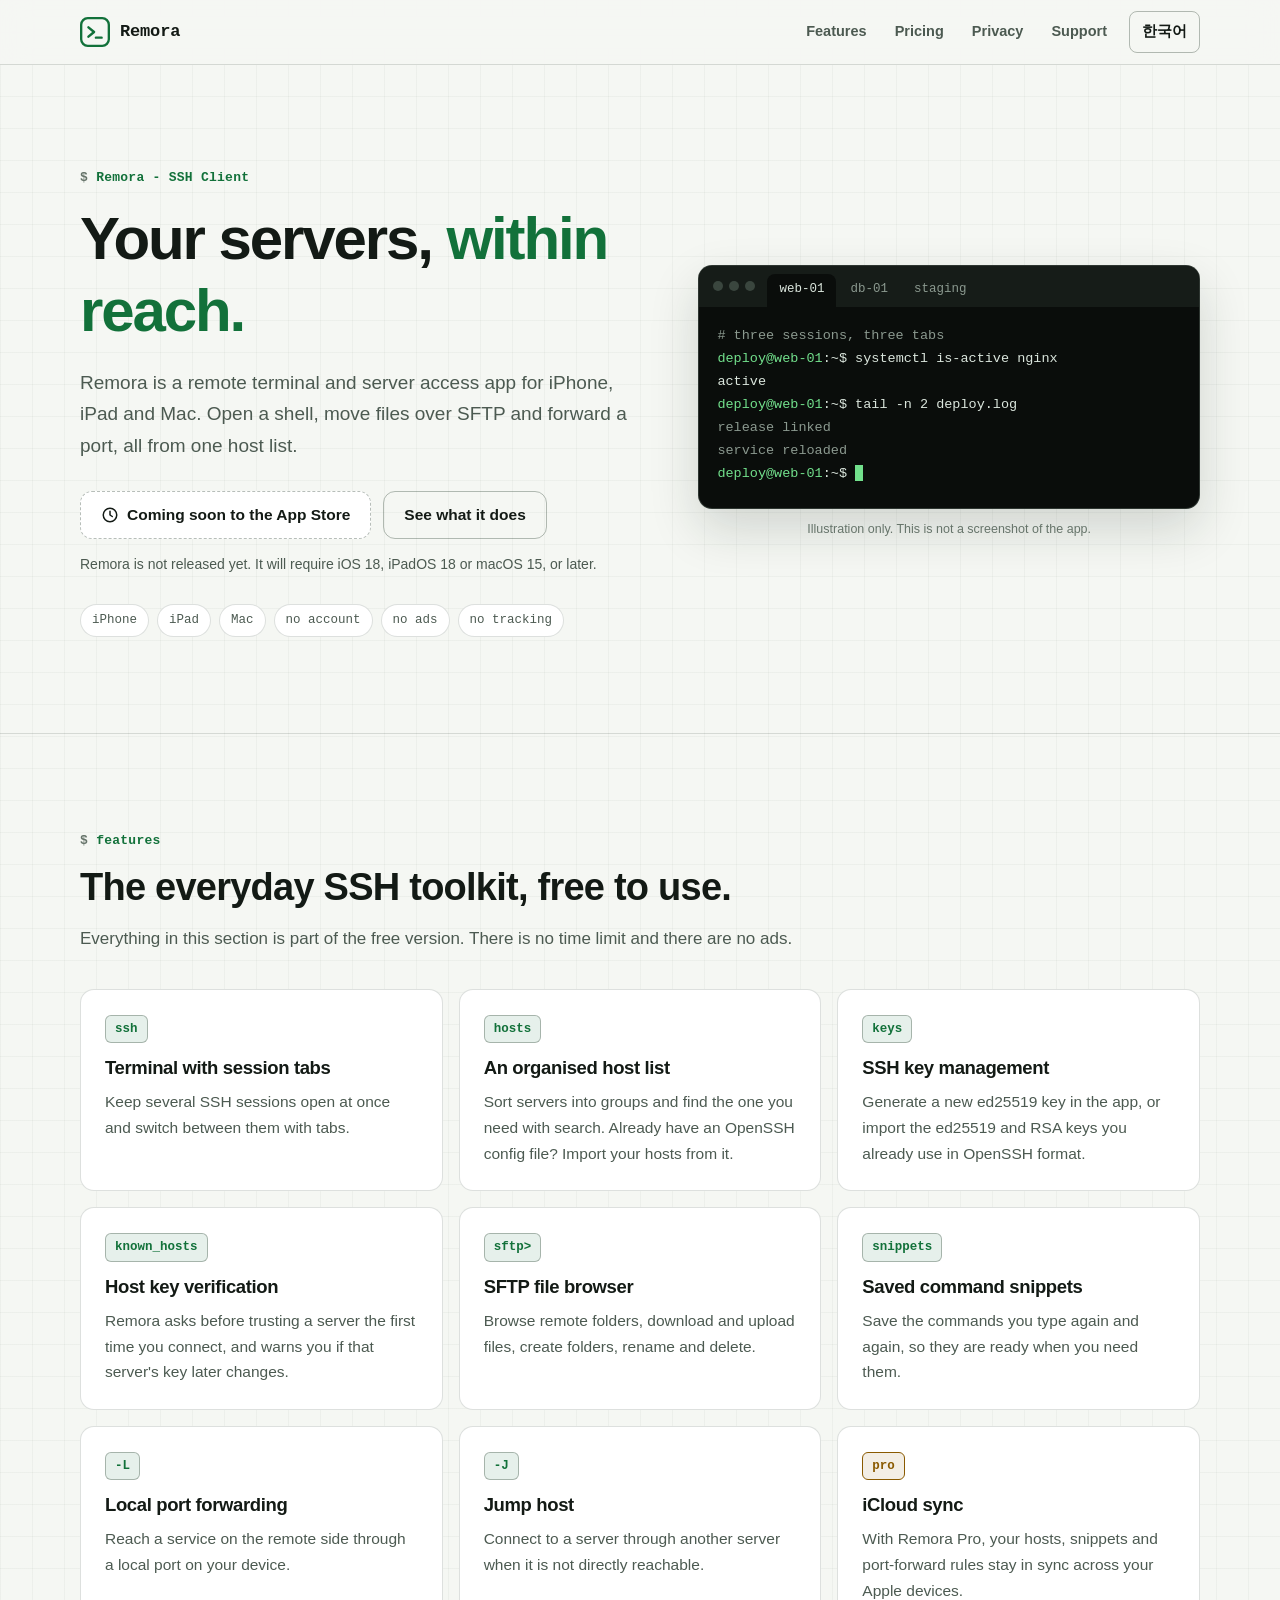
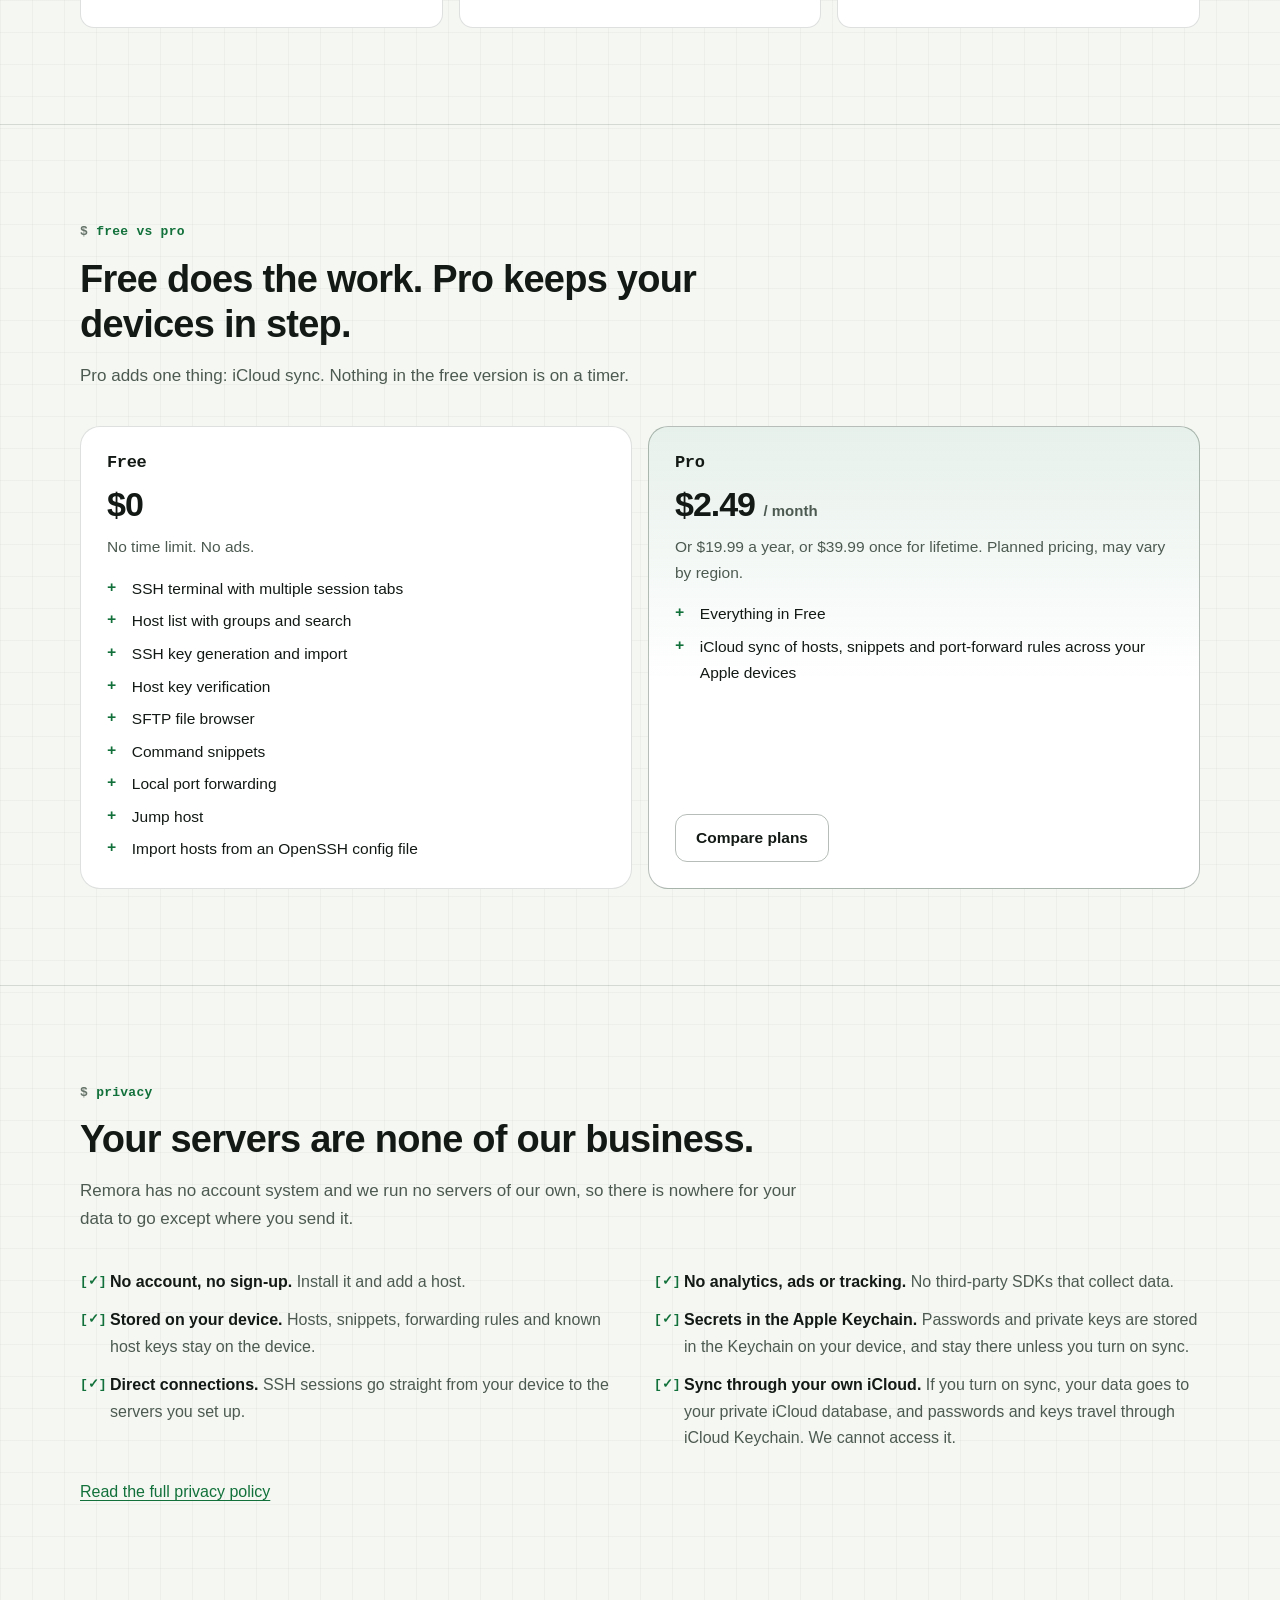
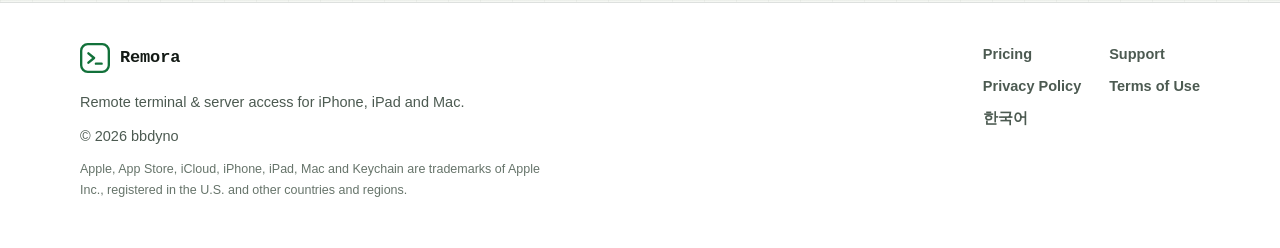
==== index.html @ ac2388bf "Add Remora marketing and legal site Static landing, pricing, privacy, terms and support pages in Eng" ====
<!DOCTYPE html>
<!--
  TODO: replace the placeholder App Store link (href="#", class "store-button") once the app is released
-->
<html lang="en">
<head>
  <meta charset="utf-8">
  <meta name="viewport" content="width=device-width, initial-scale=1">
  <title>Remora - SSH Client for iPhone, iPad and Mac</title>
  <meta name="description" content="Remora is an SSH client for iPhone, iPad and Mac: terminal tabs, SFTP, key management, port forwarding and jump hosts. No account, no tracking. Coming soon.">
  <meta name="theme-color" content="#0b0e0c" media="(prefers-color-scheme: dark)">
  <meta name="theme-color" content="#f5f7f3" media="(prefers-color-scheme: light)">
  <meta name="color-scheme" content="dark light">
  <meta property="og:type" content="website">
  <meta property="og:title" content="Remora - SSH Client for iPhone, iPad and Mac">
  <meta property="og:description" content="Remora is an SSH client for iPhone, iPad and Mac: terminal tabs, SFTP, key management, port forwarding and jump hosts. No account, no tracking. Coming soon.">
  <link rel="alternate" hreflang="ko" href="ko/">
  <link rel="icon" type="image/svg+xml" href="assets/favicon.svg">
  <link rel="stylesheet" href="assets/site.css">
</head>
<body>
  <a class="skip-link" href="#main">Skip to content</a>

  <header class="site-header">
    <div class="site-header-inner">
      <a class="brand" href="./" aria-label="Remora home">
        <svg class="brand-mark" width="30" height="30" viewBox="0 0 32 32" aria-hidden="true" focusable="false"><rect x="1.25" y="1.25" width="29.5" height="29.5" rx="7" fill="none" stroke="currentColor" stroke-width="2.5"/><path d="M9 11l6 5-6 5" fill="none" stroke="currentColor" stroke-width="2.6" stroke-linecap="round" stroke-linejoin="round"/><path d="M17 22h6" stroke="currentColor" stroke-width="2.6" stroke-linecap="round"/></svg>
        <span>Remora</span>
      </a>

      <nav class="nav" aria-label="Main navigation">
        <a href="#features">Features</a>
        <a href="pricing/">Pricing</a>
        <a href="privacy/">Privacy</a>
        <a href="support/">Support</a>
        <a class="language-link" href="ko/" lang="ko" hreflang="ko">한국어</a>
      </nav>

      <details class="mobile-nav">
        <summary aria-label="Open navigation"></summary>
        <nav class="mobile-nav-panel" aria-label="Mobile navigation">
          <a href="./" aria-current="page">Home</a>
          <a href="#features">Features</a>
          <a href="pricing/">Pricing</a>
          <a href="privacy/">Privacy</a>
          <a href="support/">Support</a>
          <a href="terms/">Terms of Use</a>
          <a href="ko/" lang="ko" hreflang="ko">한국어</a>
        </nav>
      </details>
    </div>
  </header>

  <main id="main">
    <section class="hero">
      <div class="container hero-grid">
        <div>
          <p class="eyebrow">Remora - SSH Client</p>
          <h1>Your servers, <span class="accent">within reach.</span></h1>
          <p class="lede">Remora is a remote terminal and server access app for iPhone, iPad and Mac. Open a shell, move files over SFTP and forward a port, all from one host list.</p>
          <div class="actions">
            <a class="button store-button" href="#" aria-disabled="true" tabindex="-1"><svg width="18" height="18" viewBox="0 0 24 24" aria-hidden="true" focusable="false"><circle cx="12" cy="12" r="9" fill="none" stroke="currentColor" stroke-width="2"/><path d="M12 7v5l3 2" fill="none" stroke="currentColor" stroke-width="2" stroke-linecap="round" stroke-linejoin="round"/></svg>Coming soon to the App Store</a>
            <a class="button ghost" href="#features">See what it does</a>
          </div>
          <p class="note">Remora is not released yet. It will require iOS 18, iPadOS 18 or macOS 15, or later.</p>
          <ul class="chips" aria-label="Product facts">
            <li>iPhone</li>
            <li>iPad</li>
            <li>Mac</li>
            <li>no account</li>
            <li>no ads</li>
            <li>no tracking</li>
          </ul>
        </div>
        <figure class="terminal">
          <div class="terminal-window" aria-hidden="true">
            <div class="terminal-bar">
              <span class="terminal-dots"><i></i><i></i><i></i></span>
              <span class="terminal-tab is-active">web-01</span>
              <span class="terminal-tab">db-01</span>
              <span class="terminal-tab">staging</span>
            </div>
<pre class="terminal-body"><span class="d"># three sessions, three tabs</span>
<span class="p">deploy@web-01</span>:~$ systemctl is-active nginx
active
<span class="p">deploy@web-01</span>:~$ tail -n 2 deploy.log
<span class="d">release linked</span>
<span class="d">service reloaded</span>
<span class="p">deploy@web-01</span>:~$ <span class="cursor"></span></pre>
          </div>
          <figcaption>Illustration only. This is not a screenshot of the app.</figcaption>
        </figure>
      </div>
    </section>

    <section class="section" id="features" aria-labelledby="features-title">
      <div class="container">
        <div class="section-head">
          <p class="eyebrow">features</p>
          <h2 id="features-title">The everyday SSH toolkit, free to use.</h2>
          <p>Everything in this section is part of the free version. There is no time limit and there are no ads.</p>
        </div>
        <ul class="grid">
          <li class="card">
            <span class="tag">ssh</span>
            <h3>Terminal with session tabs</h3>
            <p>Keep several SSH sessions open at once and switch between them with tabs.</p>
          </li>
          <li class="card">
            <span class="tag">hosts</span>
            <h3>An organised host list</h3>
            <p>Sort servers into groups and find the one you need with search. Already have an OpenSSH config file? Import your hosts from it.</p>
          </li>
          <li class="card">
            <span class="tag">keys</span>
            <h3>SSH key management</h3>
            <p>Generate a new ed25519 key in the app, or import the ed25519 and RSA keys you already use in OpenSSH format.</p>
          </li>
          <li class="card">
            <span class="tag">known_hosts</span>
            <h3>Host key verification</h3>
            <p>Remora asks before trusting a server the first time you connect, and warns you if that server's key later changes.</p>
          </li>
          <li class="card">
            <span class="tag">sftp&gt;</span>
            <h3>SFTP file browser</h3>
            <p>Browse remote folders, download and upload files, create folders, rename and delete.</p>
          </li>
          <li class="card">
            <span class="tag">snippets</span>
            <h3>Saved command snippets</h3>
            <p>Save the commands you type again and again, so they are ready when you need them.</p>
          </li>
          <li class="card">
            <span class="tag">-L</span>
            <h3>Local port forwarding</h3>
            <p>Reach a service on the remote side through a local port on your device.</p>
          </li>
          <li class="card">
            <span class="tag">-J</span>
            <h3>Jump host</h3>
            <p>Connect to a server through another server when it is not directly reachable.</p>
          </li>
          <li class="card">
            <span class="tag pro">pro</span>
            <h3>iCloud sync</h3>
            <p>With Remora Pro, your hosts, snippets and port-forward rules stay in sync across your Apple devices.</p>
          </li>
        </ul>
      </div>
    </section>

    <section class="section" id="plans" aria-labelledby="plans-title">
      <div class="container">
        <div class="section-head">
          <p class="eyebrow">free vs pro</p>
          <h2 id="plans-title">Free does the work. Pro keeps your devices in step.</h2>
          <p>Pro adds one thing: iCloud sync. Nothing in the free version is on a timer.</p>
        </div>
        <div class="plans">
          <article class="plan">
            <h3>Free</h3>
            <p class="price">$0</p>
            <p>No time limit. No ads.</p>
            <ul>
              <li>SSH terminal with multiple session tabs</li>
              <li>Host list with groups and search</li>
              <li>SSH key generation and import</li>
              <li>Host key verification</li>
              <li>SFTP file browser</li>
              <li>Command snippets</li>
              <li>Local port forwarding</li>
              <li>Jump host</li>
              <li>Import hosts from an OpenSSH config file</li>
            </ul>
          </article>
          <article class="plan is-pro">
            <h3>Pro</h3>
            <p class="price">$2.49 <small>/ month</small></p>
            <p>Or $19.99 a year, or $39.99 once for lifetime. Planned pricing, may vary by region.</p>
            <ul>
              <li>Everything in Free</li>
              <li>iCloud sync of hosts, snippets and port-forward rules across your Apple devices</li>
            </ul>
            <div class="actions">
              <a class="button ghost" href="pricing/">Compare plans</a>
            </div>
          </article>
        </div>
      </div>
    </section>

    <section class="section" id="privacy" aria-labelledby="privacy-title">
      <div class="container">
        <div class="section-head">
          <p class="eyebrow">privacy</p>
          <h2 id="privacy-title">Your servers are none of our business.</h2>
          <p>Remora has no account system and we run no servers of our own, so there is nowhere for your data to go except where you send it.</p>
        </div>
        <ul class="fact-list">
          <li><strong>No account, no sign-up.</strong> Install it and add a host.</li>
          <li><strong>No analytics, ads or tracking.</strong> No third-party SDKs that collect data.</li>
          <li><strong>Stored on your device.</strong> Hosts, snippets, forwarding rules and known host keys stay on the device.</li>
          <li><strong>Secrets in the Apple Keychain.</strong> Passwords and private keys are stored in the Keychain on your device, and stay there unless you turn on sync.</li>
          <li><strong>Direct connections.</strong> SSH sessions go straight from your device to the servers you set up.</li>
          <li><strong>Sync through your own iCloud.</strong> If you turn on sync, your data goes to your private iCloud database, and passwords and keys travel through iCloud Keychain. We cannot access it.</li>
        </ul>
        <p class="more-link"><a href="privacy/">Read the full privacy policy</a></p>
      </div>
    </section>
  </main>

  <footer class="site-footer">
    <div class="site-footer-inner">
      <div class="footer-brand">
        <a class="brand" href="./">
          <svg class="brand-mark" width="30" height="30" viewBox="0 0 32 32" aria-hidden="true" focusable="false"><rect x="1.25" y="1.25" width="29.5" height="29.5" rx="7" fill="none" stroke="currentColor" stroke-width="2.5"/><path d="M9 11l6 5-6 5" fill="none" stroke="currentColor" stroke-width="2.6" stroke-linecap="round" stroke-linejoin="round"/><path d="M17 22h6" stroke="currentColor" stroke-width="2.6" stroke-linecap="round"/></svg>
          <span>Remora</span>
        </a>
        <p>Remote terminal &amp; server access for iPhone, iPad and Mac.</p>
        <p>&copy; 2026 bbdyno</p>
        <p class="footer-legal">Apple, App Store, iCloud, iPhone, iPad, Mac and Keychain are trademarks of Apple Inc., registered in the U.S. and other countries and regions.</p>
      </div>
      <nav class="footer-links" aria-label="Footer navigation">
        <a href="pricing/">Pricing</a>
        <a href="support/">Support</a>
        <a href="privacy/">Privacy Policy</a>
        <a href="terms/">Terms of Use</a>
        <a href="ko/" lang="ko" hreflang="ko">한국어</a>
      </nav>
    </div>
  </footer>
</body>
</html>
---- assets/site.css ----
/* Remora site stylesheet. Plain CSS, no build step, no web fonts. */

:root {
  color-scheme: dark;
  --bg: #0b0e0c;
  --bg-raised: #111613;
  --panel: #151b17;
  --panel-strong: #1c241f;
  --text: #e9f0ea;
  --muted: #a3b1a7;
  --subtle: #7f8d83;
  --border: rgba(190, 220, 198, 0.14);
  --border-strong: rgba(190, 220, 198, 0.28);
  --accent: #72e08c;
  --accent-strong: #8deda3;
  --accent-soft: rgba(114, 224, 140, 0.12);
  --on-accent: #062410;
  --warn: #f0c15c;
  --warn-soft: rgba(240, 193, 92, 0.12);
  --header-bg: rgba(11, 14, 12, 0.86);
  --shadow: 0 24px 70px rgba(0, 0, 0, 0.45);
  --grid-line: rgba(255, 255, 255, 0.022);

  /* The terminal illustration stays dark in both themes. */
  --term-bg: #0a0d0b;
  --term-bar: #161c18;
  --term-border: rgba(190, 220, 198, 0.2);
  --term-text: #dbe6dd;
  --term-dim: #8b998f;
  --term-green: #72e08c;
  --term-amber: #f0c15c;

  --radius-sm: 8px;
  --radius-md: 14px;
  --radius-lg: 20px;
  --content: 1120px;
  --sans: -apple-system, BlinkMacSystemFont, "SF Pro Text", "Apple SD Gothic Neo", "Segoe UI", "Malgun Gothic", "Noto Sans KR", sans-serif;
  --mono: ui-monospace, "SF Mono", SFMono-Regular, Menlo, Consolas, "Liberation Mono", monospace;
}

@media (prefers-color-scheme: light) {
  :root {
    color-scheme: light;
    --bg: #f5f7f3;
    --bg-raised: #ffffff;
    --panel: #ffffff;
    --panel-strong: #edf1ea;
    --text: #131a15;
    --muted: #4c5a51;
    --subtle: #66746a;
    --border: rgba(19, 40, 26, 0.14);
    --border-strong: rgba(19, 40, 26, 0.3);
    --accent: #12713a;
    --accent-strong: #0d5a2d;
    --accent-soft: rgba(18, 113, 58, 0.1);
    --on-accent: #ffffff;
    --warn: #8a5a00;
    --warn-soft: rgba(138, 90, 0, 0.1);
    --header-bg: rgba(245, 247, 243, 0.9);
    --shadow: 0 20px 50px rgba(19, 40, 26, 0.16);
    --grid-line: rgba(19, 40, 26, 0.035);
  }
}

*,
*::before,
*::after {
  box-sizing: border-box;
}

html {
  scroll-behavior: smooth;
  scroll-padding-top: 84px;
  -webkit-text-size-adjust: 100%;
}

@media (prefers-reduced-motion: reduce) {
  html {
    scroll-behavior: auto;
  }

  .cursor {
    animation: none !important;
  }
}

body {
  min-width: 320px;
  margin: 0;
  background-color: var(--bg);
  background-image:
    linear-gradient(var(--grid-line) 1px, transparent 1px),
    linear-gradient(90deg, var(--grid-line) 1px, transparent 1px);
  background-size: 32px 32px;
  color: var(--text);
  font-family: var(--sans);
  font-size: 16px;
  line-height: 1.65;
  -webkit-font-smoothing: antialiased;
  overflow-wrap: break-word;
}

:lang(ko) {
  word-break: keep-all;
}

a {
  color: var(--accent);
  text-underline-offset: 3px;
}

a:hover {
  color: var(--accent-strong);
}

:focus-visible {
  outline: 2px solid var(--accent);
  outline-offset: 3px;
  border-radius: 4px;
}

h1,
h2,
h3 {
  margin: 0;
  line-height: 1.2;
  letter-spacing: -0.02em;
}

p {
  margin: 0;
}

code,
kbd {
  font-family: var(--mono);
  font-size: 0.92em;
}

code {
  padding: 0.12em 0.4em;
  border: 1px solid var(--border);
  border-radius: 6px;
  background: var(--panel-strong);
}

.container {
  width: min(100% - 40px, var(--content));
  margin-inline: auto;
}

.skip-link {
  position: absolute;
  top: -60px;
  left: 12px;
  z-index: 100;
  padding: 10px 14px;
  border-radius: var(--radius-sm);
  background: var(--accent);
  color: var(--on-accent);
  font-weight: 700;
  text-decoration: none;
}

.skip-link:focus {
  top: 12px;
  color: var(--on-accent);
}

/* ---------- Header ---------- */

.site-header {
  position: sticky;
  top: 0;
  z-index: 50;
  border-bottom: 1px solid var(--border);
  background: var(--header-bg);
  -webkit-backdrop-filter: blur(14px);
  backdrop-filter: blur(14px);
}

.site-header-inner {
  display: flex;
  align-items: center;
  justify-content: space-between;
  gap: 16px;
  width: min(100% - 40px, var(--content));
  min-height: 64px;
  margin-inline: auto;
}

.brand {
  display: inline-flex;
  align-items: center;
  gap: 10px;
  color: var(--text);
  font-family: var(--mono);
  font-size: 17px;
  font-weight: 700;
  letter-spacing: -0.01em;
  text-decoration: none;
}

.brand:hover {
  color: var(--text);
}

.brand-mark {
  flex: none;
  width: 30px;
  height: 30px;
  color: var(--accent);
}

.nav {
  display: flex;
  align-items: center;
  gap: 4px;
}

.nav a {
  padding: 8px 12px;
  border-radius: var(--radius-sm);
  color: var(--muted);
  font-size: 14.5px;
  font-weight: 600;
  text-decoration: none;
}

.nav a:hover,
.nav a[aria-current="page"] {
  color: var(--text);
  background: var(--accent-soft);
}

.nav .language-link {
  margin-left: 6px;
  border: 1px solid var(--border-strong);
  color: var(--text);
}

.mobile-nav {
  display: none;
  position: relative;
}

.mobile-nav summary {
  display: grid;
  width: 42px;
  height: 42px;
  place-items: center;
  border: 1px solid var(--border-strong);
  border-radius: var(--radius-sm);
  background: var(--panel);
  color: var(--text);
  cursor: pointer;
  list-style: none;
}

.mobile-nav summary::-webkit-details-marker {
  display: none;
}

.mobile-nav summary::before {
  font-family: var(--mono);
  font-size: 18px;
  line-height: 1;
  content: "\2261";
}

.mobile-nav[open] summary::before {
  content: "\00d7";
}

.mobile-nav-panel {
  position: absolute;
  top: 50px;
  right: 0;
  display: grid;
  width: min(260px, calc(100vw - 40px));
  padding: 8px;
  border: 1px solid var(--border-strong);
  border-radius: var(--radius-md);
  background: var(--bg-raised);
  box-shadow: var(--shadow);
}

.mobile-nav-panel a {
  padding: 11px 12px;
  border-radius: var(--radius-sm);
  color: var(--text);
  font-size: 15px;
  font-weight: 600;
  text-decoration: none;
}

.mobile-nav-panel a:hover,
.mobile-nav-panel a[aria-current="page"] {
  background: var(--accent-soft);
}

@media (max-width: 760px) {
  .nav {
    display: none;
  }

  .mobile-nav {
    display: block;
  }
}

/* ---------- Shared pieces ---------- */

.eyebrow {
  margin-bottom: 14px;
  color: var(--accent);
  font-family: var(--mono);
  font-size: 13px;
  font-weight: 600;
  letter-spacing: 0.02em;
}

.eyebrow::before {
  content: "$ ";
  color: var(--subtle);
}

.button {
  display: inline-flex;
  align-items: center;
  justify-content: center;
  gap: 8px;
  min-height: 48px;
  padding: 12px 20px;
  border: 1px solid transparent;
  border-radius: 12px;
  font-size: 15.5px;
  font-weight: 700;
  line-height: 1.25;
  text-align: center;
  text-decoration: none;
}

.button.primary {
  background: var(--accent);
  color: var(--on-accent);
}

.button.primary:hover {
  background: var(--accent-strong);
  color: var(--on-accent);
}

.button.ghost {
  border-color: var(--border-strong);
  background: transparent;
  color: var(--text);
}

.button.ghost:hover {
  background: var(--accent-soft);
  color: var(--text);
}

/* Placeholder App Store button: the app is not released yet. */
.button.store-button {
  border: 1px dashed var(--border-strong);
  background: var(--panel);
  color: var(--text);
}

.button.store-button[aria-disabled="true"] {
  cursor: not-allowed;
  pointer-events: none;
}

.button svg {
  flex: none;
  width: 18px;
  height: 18px;
}

.note {
  color: var(--muted);
  font-size: 14px;
}

.section {
  padding: clamp(56px, 8vw, 96px) 0;
  border-top: 1px solid var(--border);
}

.section-head {
  max-width: 720px;
  margin-bottom: 36px;
}

.section-head h2 {
  font-size: clamp(26px, 4.2vw, 38px);
}

.section-head p:not(.eyebrow) {
  margin-top: 14px;
  color: var(--muted);
  font-size: 17px;
}

/* ---------- Hero ---------- */

.hero {
  padding: clamp(48px, 8vw, 104px) 0 clamp(56px, 8vw, 96px);
}

.hero-grid {
  display: grid;
  grid-template-columns: minmax(0, 1.05fr) minmax(0, 0.95fr);
  align-items: center;
  gap: clamp(32px, 5vw, 64px);
}

.hero h1 {
  font-size: clamp(34px, 6.2vw, 60px);
  letter-spacing: -0.035em;
}

.hero h1 .accent {
  color: var(--accent);
}

.lede {
  max-width: 34em;
  margin-top: 20px;
  color: var(--muted);
  font-size: clamp(17px, 2vw, 19px);
}

.actions {
  display: flex;
  flex-wrap: wrap;
  align-items: center;
  gap: 12px;
  margin-top: 30px;
}

.actions + .note {
  margin-top: 14px;
}

.chips {
  display: flex;
  flex-wrap: wrap;
  gap: 8px;
  margin: 28px 0 0;
  padding: 0;
  list-style: none;
}

.chips li {
  padding: 5px 11px;
  border: 1px solid var(--border);
  border-radius: 999px;
  background: var(--panel);
  color: var(--muted);
  font-family: var(--mono);
  font-size: 12.5px;
}

/* Terminal illustration (CSS only, not a screenshot) */

.terminal {
  margin: 0;
}

.terminal-window {
  overflow: hidden;
  border: 1px solid var(--term-border);
  border-radius: var(--radius-md);
  background: var(--term-bg);
  box-shadow: var(--shadow);
  color: var(--term-text);
  font-family: var(--mono);
  font-size: 13.5px;
  line-height: 1.7;
}

.terminal-bar {
  display: flex;
  align-items: stretch;
  gap: 2px;
  padding: 8px 8px 0;
  background: var(--term-bar);
  overflow: hidden;
}

.terminal-dots {
  display: inline-flex;
  align-items: center;
  gap: 6px;
  padding: 0 10px 8px 6px;
}

.terminal-dots i {
  width: 10px;
  height: 10px;
  border-radius: 50%;
  background: #3a463e;
}

.terminal-tab {
  padding: 5px 12px 7px;
  border-radius: 8px 8px 0 0;
  color: var(--term-dim);
  font-size: 12.5px;
  white-space: nowrap;
}

.terminal-tab.is-active {
  background: var(--term-bg);
  color: var(--term-text);
}

.terminal-body {
  margin: 0;
  padding: 18px 18px 22px;
  overflow-x: auto;
  font: inherit;
  white-space: pre;
}

.terminal-body .p {
  color: var(--term-green);
}

.terminal-body .d {
  color: var(--term-dim);
}

.terminal-body .w {
  color: var(--term-amber);
}

.cursor {
  display: inline-block;
  width: 0.6em;
  height: 1.15em;
  background: var(--term-green);
  vertical-align: text-bottom;
  animation: blink 1.2s steps(1) infinite;
}

@keyframes blink {
  50% {
    opacity: 0;
  }
}

.terminal figcaption {
  margin-top: 10px;
  color: var(--subtle);
  font-size: 12.5px;
  text-align: center;
}

@media (max-width: 900px) {
  .hero-grid {
    grid-template-columns: minmax(0, 1fr);
  }
}

@media (max-width: 420px) {
  .terminal-window {
    font-size: 12px;
  }

  .terminal-body {
    padding: 14px 14px 18px;
  }

  .actions .button {
    width: 100%;
  }
}

/* ---------- Cards ---------- */

.grid {
  display: grid;
  grid-template-columns: repeat(3, minmax(0, 1fr));
  gap: 16px;
  margin: 0;
  padding: 0;
  list-style: none;
}

.grid.two {
  grid-template-columns: repeat(2, minmax(0, 1fr));
}

.card {
  padding: 24px;
  border: 1px solid var(--border);
  border-radius: var(--radius-md);
  background: var(--panel);
}

.card h3 {
  font-size: 18.5px;
}

.card p {
  margin-top: 10px;
  color: var(--muted);
  font-size: 15.5px;
}

.card ul {
  margin: 12px 0 0;
  padding-left: 1.15em;
  color: var(--muted);
  font-size: 15.5px;
}

.card li + li {
  margin-top: 4px;
}

.tag {
  display: inline-block;
  margin-bottom: 14px;
  padding: 3px 9px;
  border: 1px solid var(--border-strong);
  border-radius: 6px;
  background: var(--accent-soft);
  color: var(--accent);
  font-family: var(--mono);
  font-size: 12.5px;
  font-weight: 600;
}

.tag.pro {
  border-color: var(--warn);
  background: var(--warn-soft);
  color: var(--warn);
}

@media (max-width: 900px) {
  .grid {
    grid-template-columns: repeat(2, minmax(0, 1fr));
  }
}

@media (max-width: 620px) {
  .grid,
  .grid.two {
    grid-template-columns: minmax(0, 1fr);
  }

  .card {
    padding: 20px;
  }
}

/* ---------- Plans & pricing ---------- */

.plans {
  display: grid;
  grid-template-columns: repeat(2, minmax(0, 1fr));
  gap: 16px;
}

.plans.three {
  grid-template-columns: repeat(3, minmax(0, 1fr));
}

.plan {
  display: flex;
  flex-direction: column;
  padding: 26px;
  border: 1px solid var(--border);
  border-radius: var(--radius-lg);
  background: var(--panel);
}

.plan.is-pro {
  border-color: var(--border-strong);
  background: linear-gradient(180deg, var(--accent-soft), transparent 55%), var(--panel);
}

.plan h3 {
  font-family: var(--mono);
  font-size: 17px;
}

.price {
  margin-top: 12px;
  font-size: 34px;
  font-weight: 800;
  letter-spacing: -0.03em;
  line-height: 1.15;
}

.price small {
  color: var(--muted);
  font-size: 15px;
  font-weight: 600;
  letter-spacing: 0;
}

.plan > p:not(.price) {
  margin-top: 10px;
  color: var(--muted);
  font-size: 15.5px;
}

.plan ul {
  margin: 16px 0 0;
  padding: 0;
  list-style: none;
  font-size: 15.5px;
}

.plan li {
  position: relative;
  padding-left: 1.6em;
}

.plan li + li {
  margin-top: 7px;
}

.plan li::before {
  position: absolute;
  left: 0;
  color: var(--accent);
  font-family: var(--mono);
  font-weight: 700;
  content: "+";
}

.plan .actions {
  margin-top: auto;
  padding-top: 22px;
}

@media (max-width: 860px) {
  .plans.three {
    grid-template-columns: minmax(0, 1fr);
  }
}

@media (max-width: 620px) {
  .plans {
    grid-template-columns: minmax(0, 1fr);
  }
}

.table-wrap {
  overflow-x: auto;
  border: 1px solid var(--border);
  border-radius: var(--radius-md);
  background: var(--panel);
}

.compare {
  width: 100%;
  border-collapse: collapse;
  font-size: 15.5px;
}

.compare caption {
  position: absolute;
  width: 1px;
  height: 1px;
  overflow: hidden;
  clip: rect(0 0 0 0);
  white-space: nowrap;
}

.compare th,
.compare td {
  padding: 13px 16px;
  border-bottom: 1px solid var(--border);
  text-align: left;
  vertical-align: top;
}

.compare tr:last-child th,
.compare tr:last-child td {
  border-bottom: 0;
}

.compare thead th {
  background: var(--panel-strong);
  font-family: var(--mono);
  font-size: 13.5px;
}

.compare tbody th {
  font-weight: 500;
}

.compare th:not(:first-child),
.compare td {
  width: 84px;
  text-align: center;
  white-space: nowrap;
}

.compare .yes {
  color: var(--accent);
  font-weight: 700;
}

.compare .no {
  color: var(--subtle);
}

@media (max-width: 420px) {
  .compare th,
  .compare td {
    padding: 11px 10px;
  }

  .compare th:not(:first-child),
  .compare td {
    width: 58px;
  }
}

/* ---------- Privacy summary ---------- */

.fact-list {
  display: grid;
  grid-template-columns: repeat(2, minmax(0, 1fr));
  gap: 12px 28px;
  margin: 0;
  padding: 0;
  list-style: none;
}

.fact-list li {
  position: relative;
  padding-left: 30px;
  color: var(--muted);
}

.fact-list li::before {
  position: absolute;
  top: 0;
  left: 0;
  color: var(--accent);
  font-family: var(--mono);
  font-weight: 700;
  content: "[\2713]";
  font-size: 13px;
  line-height: 2;
}

.fact-list strong {
  color: var(--text);
}

@media (max-width: 720px) {
  .fact-list {
    grid-template-columns: minmax(0, 1fr);
  }
}

.more-link {
  margin-top: 28px;
}

/* ---------- Document pages (pricing header, legal, support) ---------- */

.page-head {
  padding: clamp(40px, 7vw, 76px) 0 clamp(28px, 4vw, 40px);
}

.page-head h1 {
  font-size: clamp(30px, 5.4vw, 46px);
  letter-spacing: -0.03em;
}

.page-head .lede {
  max-width: 44em;
}

.page-head .meta {
  margin-top: 16px;
  color: var(--subtle);
  font-family: var(--mono);
  font-size: 13.5px;
}

.page-body {
  padding-bottom: clamp(56px, 8vw, 96px);
}

.page-body > .container > * + * {
  margin-top: 28px;
}

.doc {
  max-width: 760px;
}

.doc h2 {
  margin-top: 40px;
  padding-top: 28px;
  border-top: 1px solid var(--border);
  font-size: 22px;
}

.doc h2:first-child {
  margin-top: 0;
  padding-top: 0;
  border-top: 0;
}

.doc h3 {
  margin-top: 24px;
  font-size: 17.5px;
}

.doc p,
.doc ul,
.doc ol {
  margin-top: 12px;
  color: var(--muted);
}

.doc ul,
.doc ol {
  padding-left: 1.3em;
}

.doc li + li {
  margin-top: 6px;
}

.doc strong {
  color: var(--text);
}

.callout {
  padding: 18px 20px;
  border: 1px solid var(--border-strong);
  border-left: 3px solid var(--accent);
  border-radius: var(--radius-sm);
  background: var(--panel);
}

.doc .callout p:first-child,
.doc .callout ul:first-child {
  margin-top: 0;
}

/* ---------- Footer ---------- */

.site-footer {
  border-top: 1px solid var(--border);
  background: var(--bg-raised);
}

.site-footer-inner {
  display: flex;
  flex-wrap: wrap;
  justify-content: space-between;
  gap: 28px 48px;
  width: min(100% - 40px, var(--content));
  margin-inline: auto;
  padding: 40px 0 48px;
}

.footer-brand {
  max-width: 460px;
}

.footer-brand p {
  margin-top: 10px;
  color: var(--muted);
  font-size: 14.5px;
}

.footer-brand .footer-legal {
  color: var(--subtle);
  font-size: 12.5px;
}

.footer-links {
  display: grid;
  grid-template-columns: repeat(2, auto);
  align-content: start;
  gap: 8px 28px;
}

.footer-links a {
  color: var(--muted);
  font-size: 14.5px;
  font-weight: 600;
  text-decoration: none;
}

.footer-links a:hover {
  color: var(--text);
  text-decoration: underline;
}
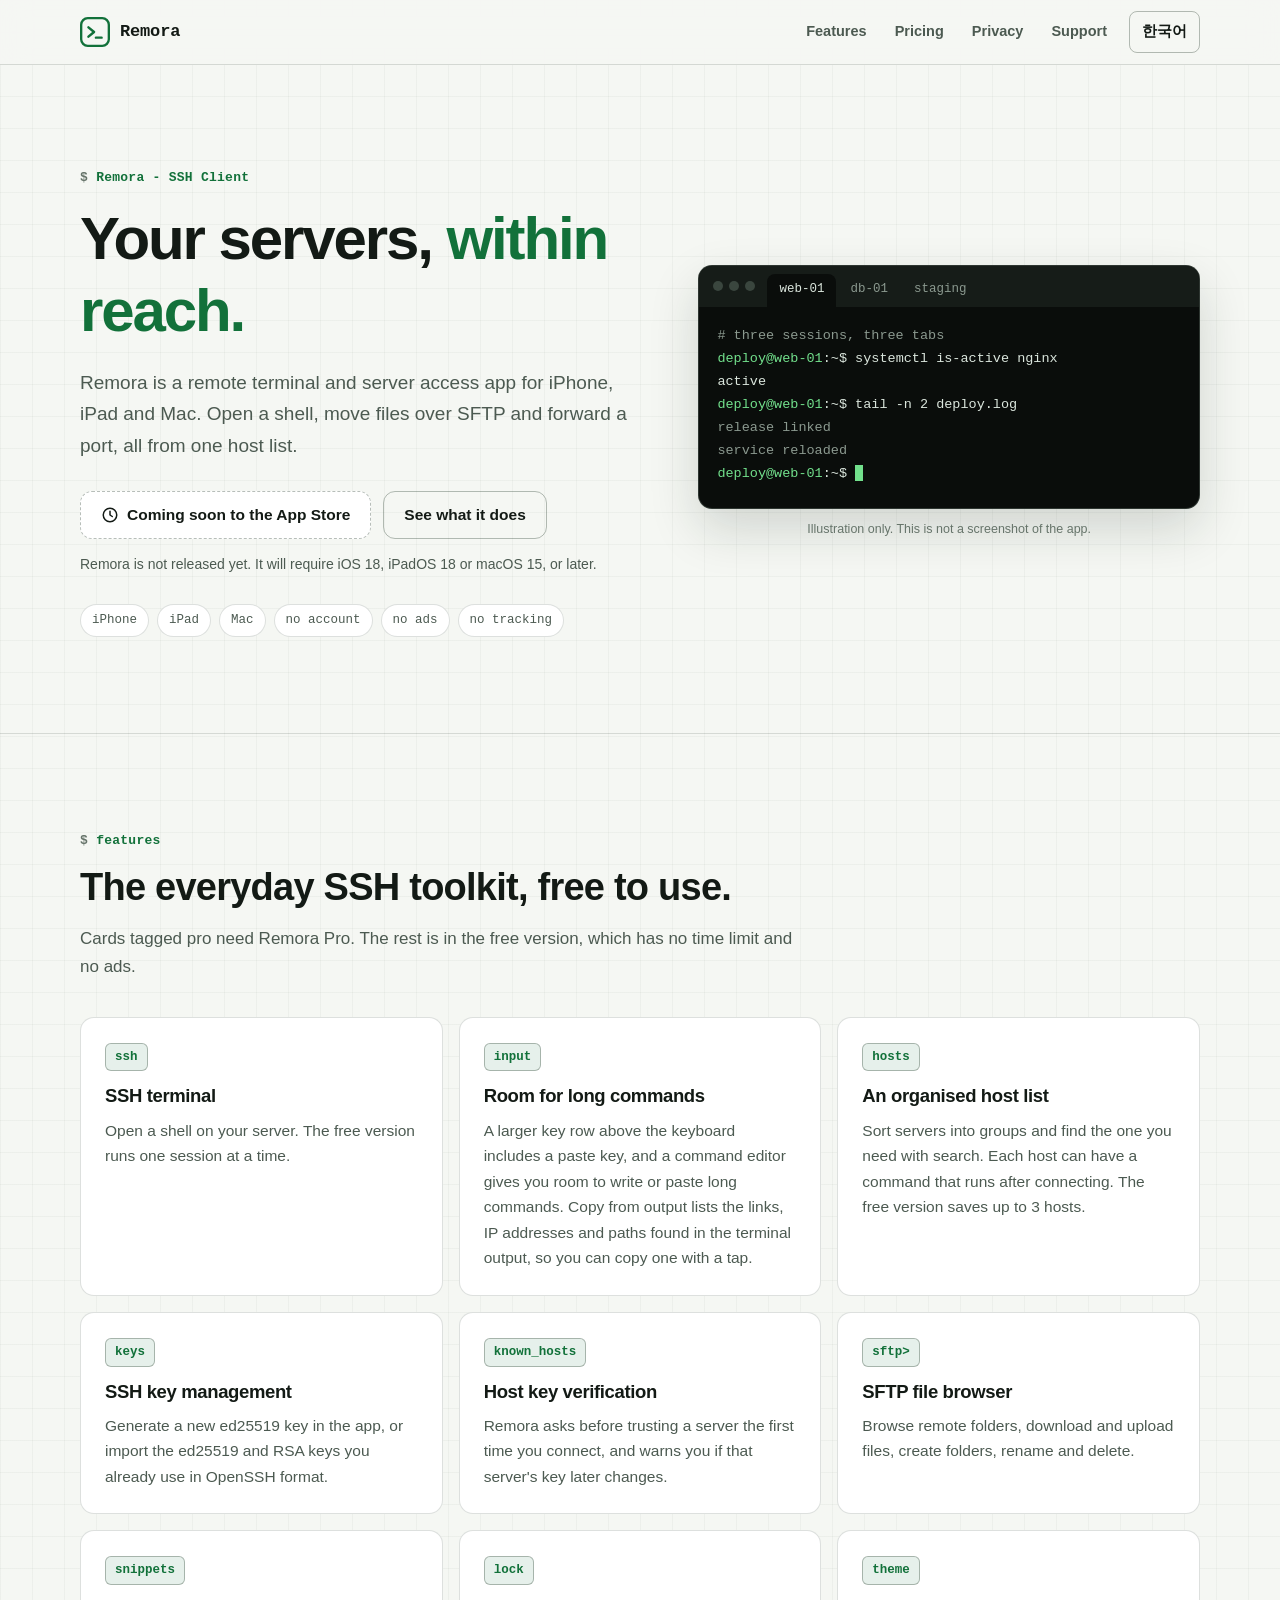
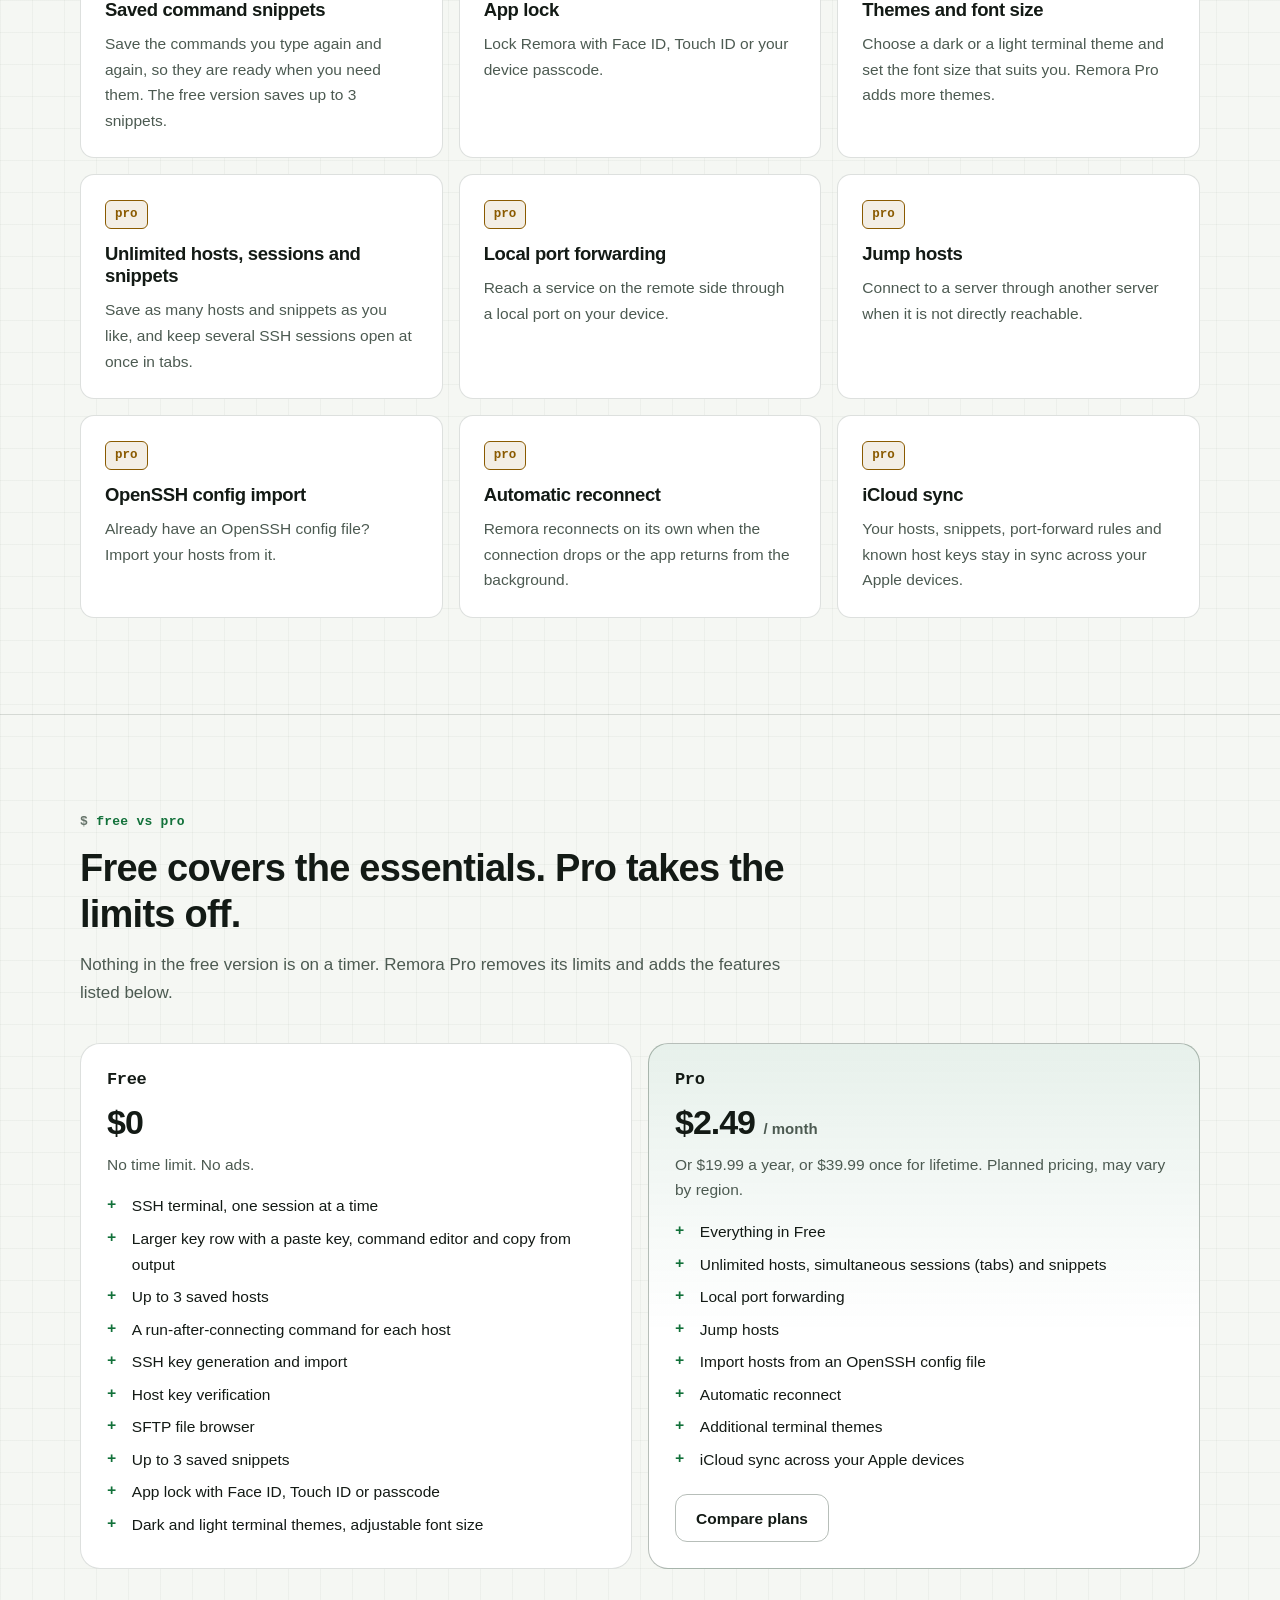
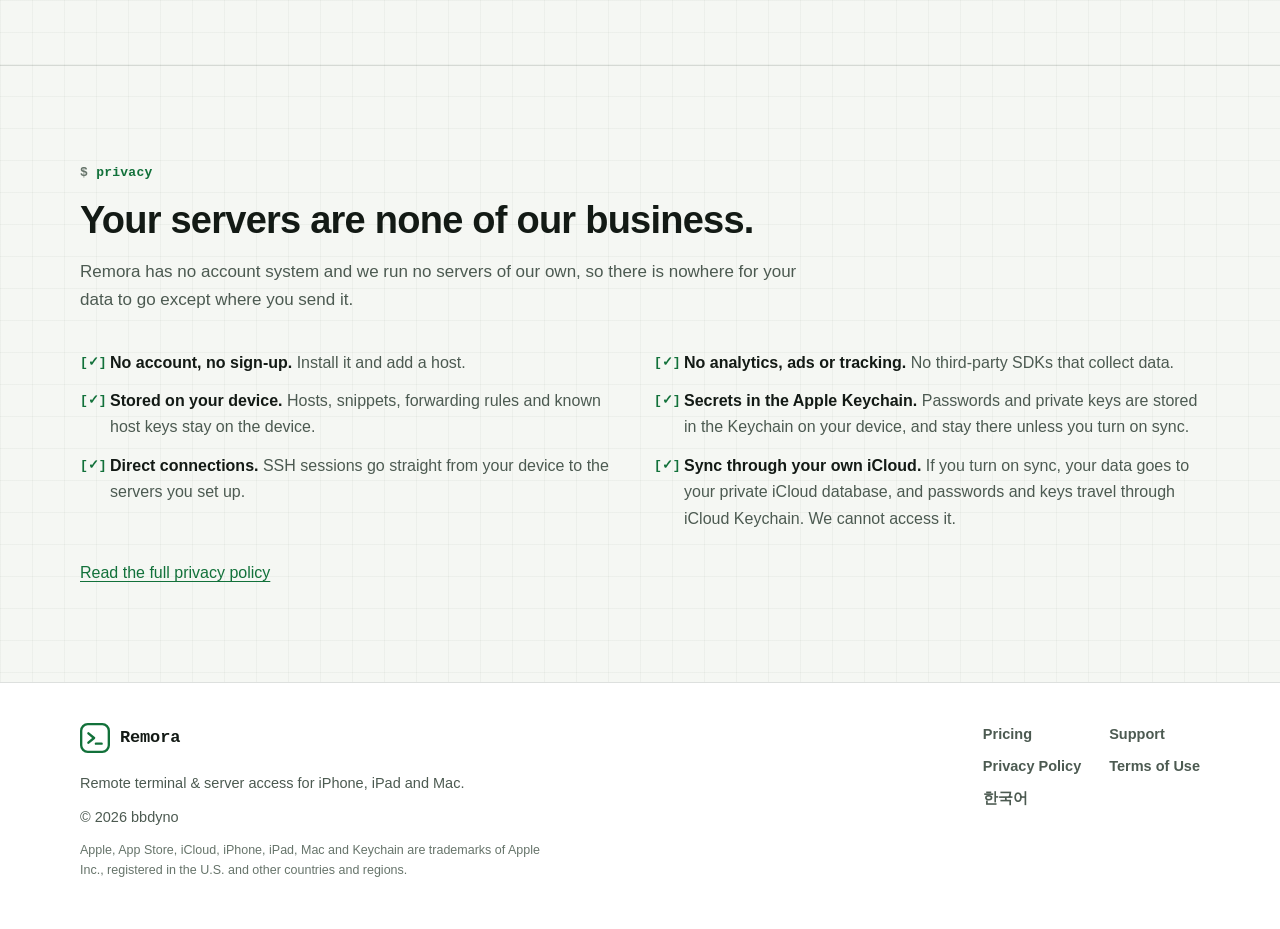
==== commit 6ab2c8ad: "Describe the new free and Pro split Free covers one session, three hosts and three snippets; Pro lif" ====
--- a/index.html
+++ b/index.html
@@ -7,13 +7,13 @@
   <meta charset="utf-8">
   <meta name="viewport" content="width=device-width, initial-scale=1">
   <title>Remora - SSH Client for iPhone, iPad and Mac</title>
-  <meta name="description" content="Remora is an SSH client for iPhone, iPad and Mac: terminal tabs, SFTP, key management, port forwarding and jump hosts. No account, no tracking. Coming soon.">
+  <meta name="description" content="Remora is an SSH client for iPhone, iPad and Mac: terminal, SFTP and key management for free, with session tabs, port forwarding and jump hosts in Pro. No account, no tracking. Coming soon.">
   <meta name="theme-color" content="#0b0e0c" media="(prefers-color-scheme: dark)">
   <meta name="theme-color" content="#f5f7f3" media="(prefers-color-scheme: light)">
   <meta name="color-scheme" content="dark light">
   <meta property="og:type" content="website">
   <meta property="og:title" content="Remora - SSH Client for iPhone, iPad and Mac">
-  <meta property="og:description" content="Remora is an SSH client for iPhone, iPad and Mac: terminal tabs, SFTP, key management, port forwarding and jump hosts. No account, no tracking. Coming soon.">
+  <meta property="og:description" content="Remora is an SSH client for iPhone, iPad and Mac: terminal, SFTP and key management for free, with session tabs, port forwarding and jump hosts in Pro. No account, no tracking. Coming soon.">
   <link rel="alternate" hreflang="ko" href="ko/">
   <link rel="icon" type="image/svg+xml" href="assets/favicon.svg">
   <link rel="stylesheet" href="assets/site.css">
@@ -98,18 +98,23 @@
         <div class="section-head">
           <p class="eyebrow">features</p>
           <h2 id="features-title">The everyday SSH toolkit, free to use.</h2>
-          <p>Everything in this section is part of the free version. There is no time limit and there are no ads.</p>
+          <p>Cards tagged pro need Remora Pro. The rest is in the free version, which has no time limit and no ads.</p>
         </div>
         <ul class="grid">
           <li class="card">
             <span class="tag">ssh</span>
-            <h3>Terminal with session tabs</h3>
-            <p>Keep several SSH sessions open at once and switch between them with tabs.</p>
+            <h3>SSH terminal</h3>
+            <p>Open a shell on your server. The free version runs one session at a time.</p>
+          </li>
+          <li class="card">
+            <span class="tag">input</span>
+            <h3>Room for long commands</h3>
+            <p>A larger key row above the keyboard includes a paste key, and a command editor gives you room to write or paste long commands. Copy from output lists the links, IP addresses and paths found in the terminal output, so you can copy one with a tap.</p>
           </li>
           <li class="card">
             <span class="tag">hosts</span>
             <h3>An organised host list</h3>
-            <p>Sort servers into groups and find the one you need with search. Already have an OpenSSH config file? Import your hosts from it.</p>
+            <p>Sort servers into groups and find the one you need with search. Each host can have a command that runs after connecting. The free version saves up to 3 hosts.</p>
           </li>
           <li class="card">
             <span class="tag">keys</span>
@@ -129,22 +134,47 @@
           <li class="card">
             <span class="tag">snippets</span>
             <h3>Saved command snippets</h3>
-            <p>Save the commands you type again and again, so they are ready when you need them.</p>
-          </li>
-          <li class="card">
-            <span class="tag">-L</span>
+            <p>Save the commands you type again and again, so they are ready when you need them. The free version saves up to 3 snippets.</p>
+          </li>
+          <li class="card">
+            <span class="tag">lock</span>
+            <h3>App lock</h3>
+            <p>Lock Remora with Face ID, Touch ID or your device passcode.</p>
+          </li>
+          <li class="card">
+            <span class="tag">theme</span>
+            <h3>Themes and font size</h3>
+            <p>Choose a dark or a light terminal theme and set the font size that suits you. Remora Pro adds more themes.</p>
+          </li>
+          <li class="card">
+            <span class="tag pro">pro</span>
+            <h3>Unlimited hosts, sessions and snippets</h3>
+            <p>Save as many hosts and snippets as you like, and keep several SSH sessions open at once in tabs.</p>
+          </li>
+          <li class="card">
+            <span class="tag pro">pro</span>
             <h3>Local port forwarding</h3>
             <p>Reach a service on the remote side through a local port on your device.</p>
           </li>
           <li class="card">
-            <span class="tag">-J</span>
-            <h3>Jump host</h3>
+            <span class="tag pro">pro</span>
+            <h3>Jump hosts</h3>
             <p>Connect to a server through another server when it is not directly reachable.</p>
           </li>
           <li class="card">
             <span class="tag pro">pro</span>
+            <h3>OpenSSH config import</h3>
+            <p>Already have an OpenSSH config file? Import your hosts from it.</p>
+          </li>
+          <li class="card">
+            <span class="tag pro">pro</span>
+            <h3>Automatic reconnect</h3>
+            <p>Remora reconnects on its own when the connection drops or the app returns from the background.</p>
+          </li>
+          <li class="card">
+            <span class="tag pro">pro</span>
             <h3>iCloud sync</h3>
-            <p>With Remora Pro, your hosts, snippets and port-forward rules stay in sync across your Apple devices.</p>
+            <p>Your hosts, snippets, port-forward rules and known host keys stay in sync across your Apple devices.</p>
           </li>
         </ul>
       </div>
@@ -154,8 +184,8 @@
       <div class="container">
         <div class="section-head">
           <p class="eyebrow">free vs pro</p>
-          <h2 id="plans-title">Free does the work. Pro keeps your devices in step.</h2>
-          <p>Pro adds one thing: iCloud sync. Nothing in the free version is on a timer.</p>
+          <h2 id="plans-title">Free covers the essentials. Pro takes the limits off.</h2>
+          <p>Nothing in the free version is on a timer. Remora Pro removes its limits and adds the features listed below.</p>
         </div>
         <div class="plans">
           <article class="plan">
@@ -163,15 +193,16 @@
             <p class="price">$0</p>
             <p>No time limit. No ads.</p>
             <ul>
-              <li>SSH terminal with multiple session tabs</li>
-              <li>Host list with groups and search</li>
+              <li>SSH terminal, one session at a time</li>
+              <li>Larger key row with a paste key, command editor and copy from output</li>
+              <li>Up to 3 saved hosts</li>
+              <li>A run-after-connecting command for each host</li>
               <li>SSH key generation and import</li>
               <li>Host key verification</li>
               <li>SFTP file browser</li>
-              <li>Command snippets</li>
-              <li>Local port forwarding</li>
-              <li>Jump host</li>
-              <li>Import hosts from an OpenSSH config file</li>
+              <li>Up to 3 saved snippets</li>
+              <li>App lock with Face ID, Touch ID or passcode</li>
+              <li>Dark and light terminal themes, adjustable font size</li>
             </ul>
           </article>
           <article class="plan is-pro">
@@ -180,7 +211,13 @@
             <p>Or $19.99 a year, or $39.99 once for lifetime. Planned pricing, may vary by region.</p>
             <ul>
               <li>Everything in Free</li>
-              <li>iCloud sync of hosts, snippets and port-forward rules across your Apple devices</li>
+              <li>Unlimited hosts, simultaneous sessions (tabs) and snippets</li>
+              <li>Local port forwarding</li>
+              <li>Jump hosts</li>
+              <li>Import hosts from an OpenSSH config file</li>
+              <li>Automatic reconnect</li>
+              <li>Additional terminal themes</li>
+              <li>iCloud sync across your Apple devices</li>
             </ul>
             <div class="actions">
               <a class="button ghost" href="pricing/">Compare plans</a>
